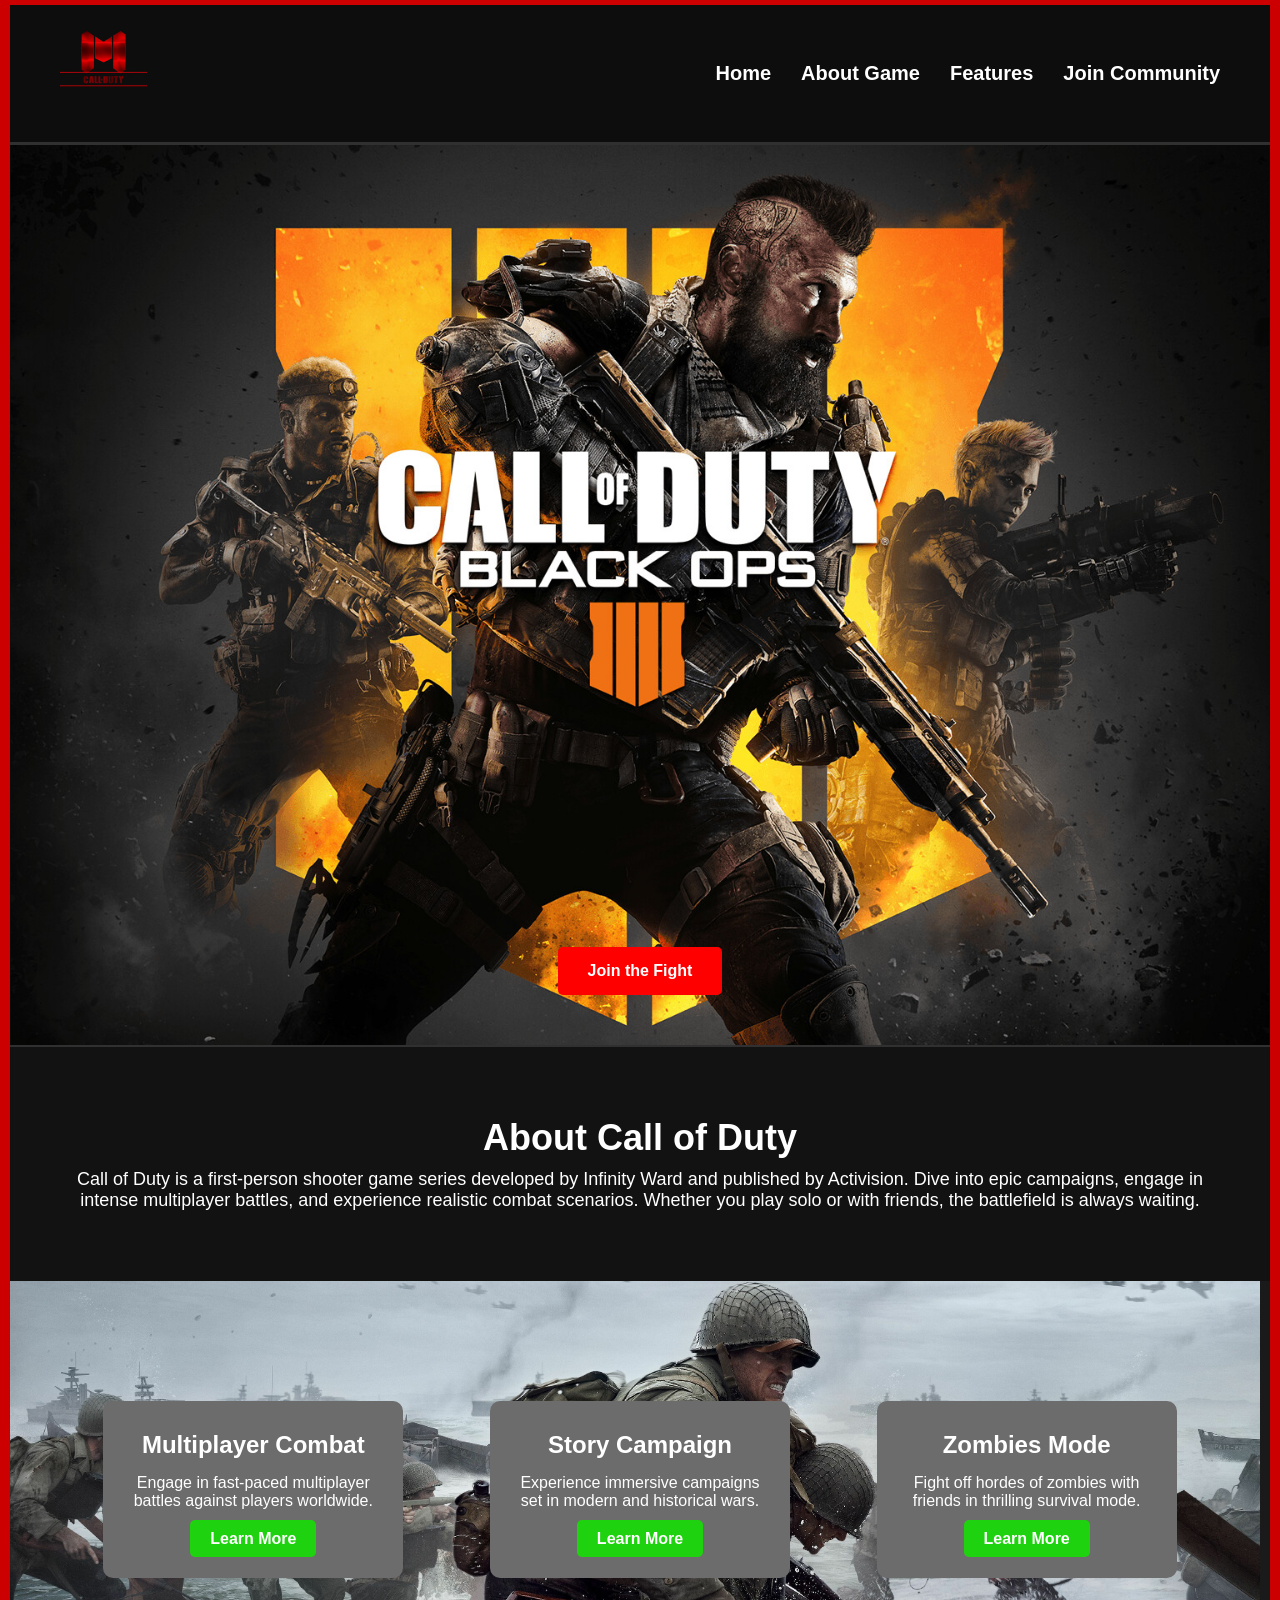
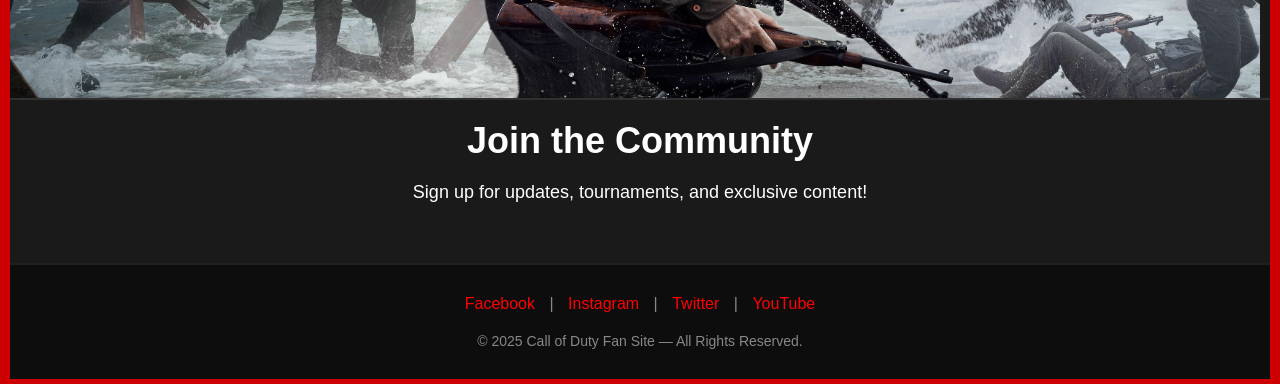
==== Call of duty simple website/index.html @ 0cb07d78 "Add files via upload" ====
<!DOCTYPE html>
<html lang="en">

<head>
    <meta charset="UTF-8">
    <meta name="viewport" content="width=device-width, initial-scale=1.0">
    <title>My First Website</title>
    <link rel="stylesheet" href="css/style.css">
</head>

<body>

    <div class="wrapper">

        <!-- Header -->
        <header class="header">
            <div class="logo">
                <img src="image/call-of-duty-mobile-red-logo-hi8m7iagdocms8tn-removebg-preview.png"
                    alt="Call of Duty Logo">
            </div>

            <nav class="menu">
                <ul>
                    <li><a href="#home">Home</a></li>
                    <li><a href="#about">About Game</a></li>
                    <li><a href="#services">Features</a></li>
                    <li><a href="#contact">Join Community</a></li>
                </ul>
            </nav>
        </header>

        <!-- Hero Section -->
        <section class="hero" id="home" style="background-image: url('image/391-1920x1080-desktop-full-hd-call-of-duty-background-photo.jpg'); 
            background-position: center;
            background-size: cover;
            background-repeat: no-repeat;">
            <br><br><br><br><br><br><br><br><br><br>
            <a href="#contact" class="button">Join the Fight</a>
        </section>

        <!-- About Game Section -->
        <div id="about" class="about">
            <div class="box">
                <h2>About Call of Duty</h2>
                <p>
                    Call of Duty is a first-person shooter game series developed by Infinity Ward and
                    published by Activision. Dive into epic campaigns, engage in intense multiplayer battles,
                    and experience realistic combat scenarios. Whether you play solo or with friends, the
                    battlefield is always waiting.
                </p>
            </div>
        </div>

        <!-- Features Section -->
        <div id="services" class="content" style="background-image: url(image/431-3452x1546-desktop-dual-screen-call-of-duty-wallpaper.jpg); 
            background-position: -10px -10px;
            background-size: cover;
            background-repeat: no-repeat; background-attachment: scroll;">
            <div class="box">
                <h3>Multiplayer Combat</h3>
                <p>Engage in fast-paced multiplayer battles against players worldwide.</p>
                <a href="#" class="button">Learn More</a>
            </div>
            <div class="box">
                <h3>Story Campaign</h3>
                <p>Experience immersive campaigns set in modern and historical wars.</p>
                <a href="#" class="button">Learn More</a>
            </div>
            <div class="box">
                <h3>Zombies Mode</h3>
                <p>Fight off hordes of zombies with friends in thrilling survival mode.</p>
                <a href="#" class="button">Learn More</a>
            </div>
        </div>

        <!-- Contact Section -->
        <div id="contact" class="table" style="background-color: #1a1a1a; padding: 20px;">
            <h2>Join the Community</h2>
            <p>Sign up for updates, tournaments, and exclusive content!</p>
            <!-- You can add a contact form here -->
        </div>

        <!-- Footer -->
        <footer class="footer">
            <div>
                <a href="https://facebook.com" class="footer-link">Facebook</a> |
                <a href="https://instagram.com" class="footer-link">Instagram</a> |
                <a href="https://twitter.com" class="footer-link">Twitter</a> |
                <a href="https://youtube.com" class="footer-link">YouTube</a>
            </div>
            <p>© 2025 Call of Duty Fan Site — All Rights Reserved.</p>
        </footer>

    </div>
</body>

</html>
---- Call of duty simple website/css/style.css ----
body{
    margin-left: 10px;
    margin-right: 10px;
    margin-top: 5px;
    margin-bottom: 5px;
    background-color: #cc0000;
    width: auto;
}
/* Reset some default styles */
* {
    margin: 0;
    padding: 0;
    box-sizing: border-box;
    font-family: 'Arial', sans-serif;
}

/* Wrapper for the entire page */
.wrapper {
    width: 100%;
}

/* Header Styles */
.header {
    display: flex;
    justify-content: space-between;
    align-items: center;
    padding: 20px 50px;
    background-color: #0d0d0d;
    width: 100%;
    height: 140px;
    border-bottom: 3px solid rgb(48, 48, 48);
    font-size: 20px;
}

.logo img {
    height: 180px;
}

/* Navigation Menu */
.menu ul {
    list-style: none;
    display: flex;
    column-gap: 30px;
}

.menu ul li a {
    text-decoration: none;
    color: #fff;
    font-weight: bold;
}

.menu ul li a:hover {
    color: #ff0000;
}

/* Hero Section */
.hero {
    height: 100vh;
    display: flex;
    justify-content: center;
    align-items: flex-end;
    padding-bottom: 50px;
    color: #fff;
    text-align: center;
}

.hero .button {
    background-color: #ff0000;
    color: white;
    padding: 15px 30px;
    text-decoration: none;
    font-weight: 800;
    border-radius: 5px;
}

.hero .button:hover {
    background-color: #22ff00;
    color: #ff0000;
}

/* About Section */
.about {
    border-top: 2px solid rgb(48, 48, 48);
    padding: 70px 50px;
    background-color: #121212;
    color: #fff;
    text-align: center;
}

.about .box {
    margin: 0 auto;
}

.about h2 {
    font-size: 36px;
    margin-bottom: 10px;
}

.about p {
    font-size: 18px;
}

/* Features Section */
.content {
    display: flex;
    justify-content: space-around;
    flex-wrap: wrap;
    padding: 100px 50px;
    background-color: #1a1a1a;
    color: #fff;
}

.content .box {
    background-color: #6d6c6c;
    padding: 30px;
    border-radius: 10px;
    margin: 20px;
    width: 300px;
    text-align: center;
}

.content h3 {
    font-size: 24px;
    margin-bottom: 15px;
}

.content p {
    font-size: 16px;
    margin-bottom: 20px;
}

.content .button {
    background-color: #1fd20f;
    color: #fff;
    padding: 10px 20px;
    text-decoration: none;
    border-radius: 5px;
    font-weight: bold;
}

.content .button:hover {
    background-color: #cc0000;
}

/* Contact Section */
.table {
    padding: 80px 50px;
    color: #fff;
    text-align: center;
    border-top: 2px solid rgb(48, 48, 48) ;
}

.table h2 {
    font-size: 36px;
    margin-bottom: 20px;
}

.table p {
    font-size: 18px;
    margin-bottom: 40px;
}

/* Footer */
.footer {
    border-top: 2px solid rgb(33, 33, 33);
    background-color: #0d0d0d;
    color: #888;
    text-align: center;
    padding: 30px 50px;
}

.footer-link {
    color: #ff0000;
    text-decoration: none;
    margin: 0 10px;
}

.footer-link:hover {
    color: #ffffff;
}

.footer p {
    margin-top: 20px;
    font-size: 14px;
}
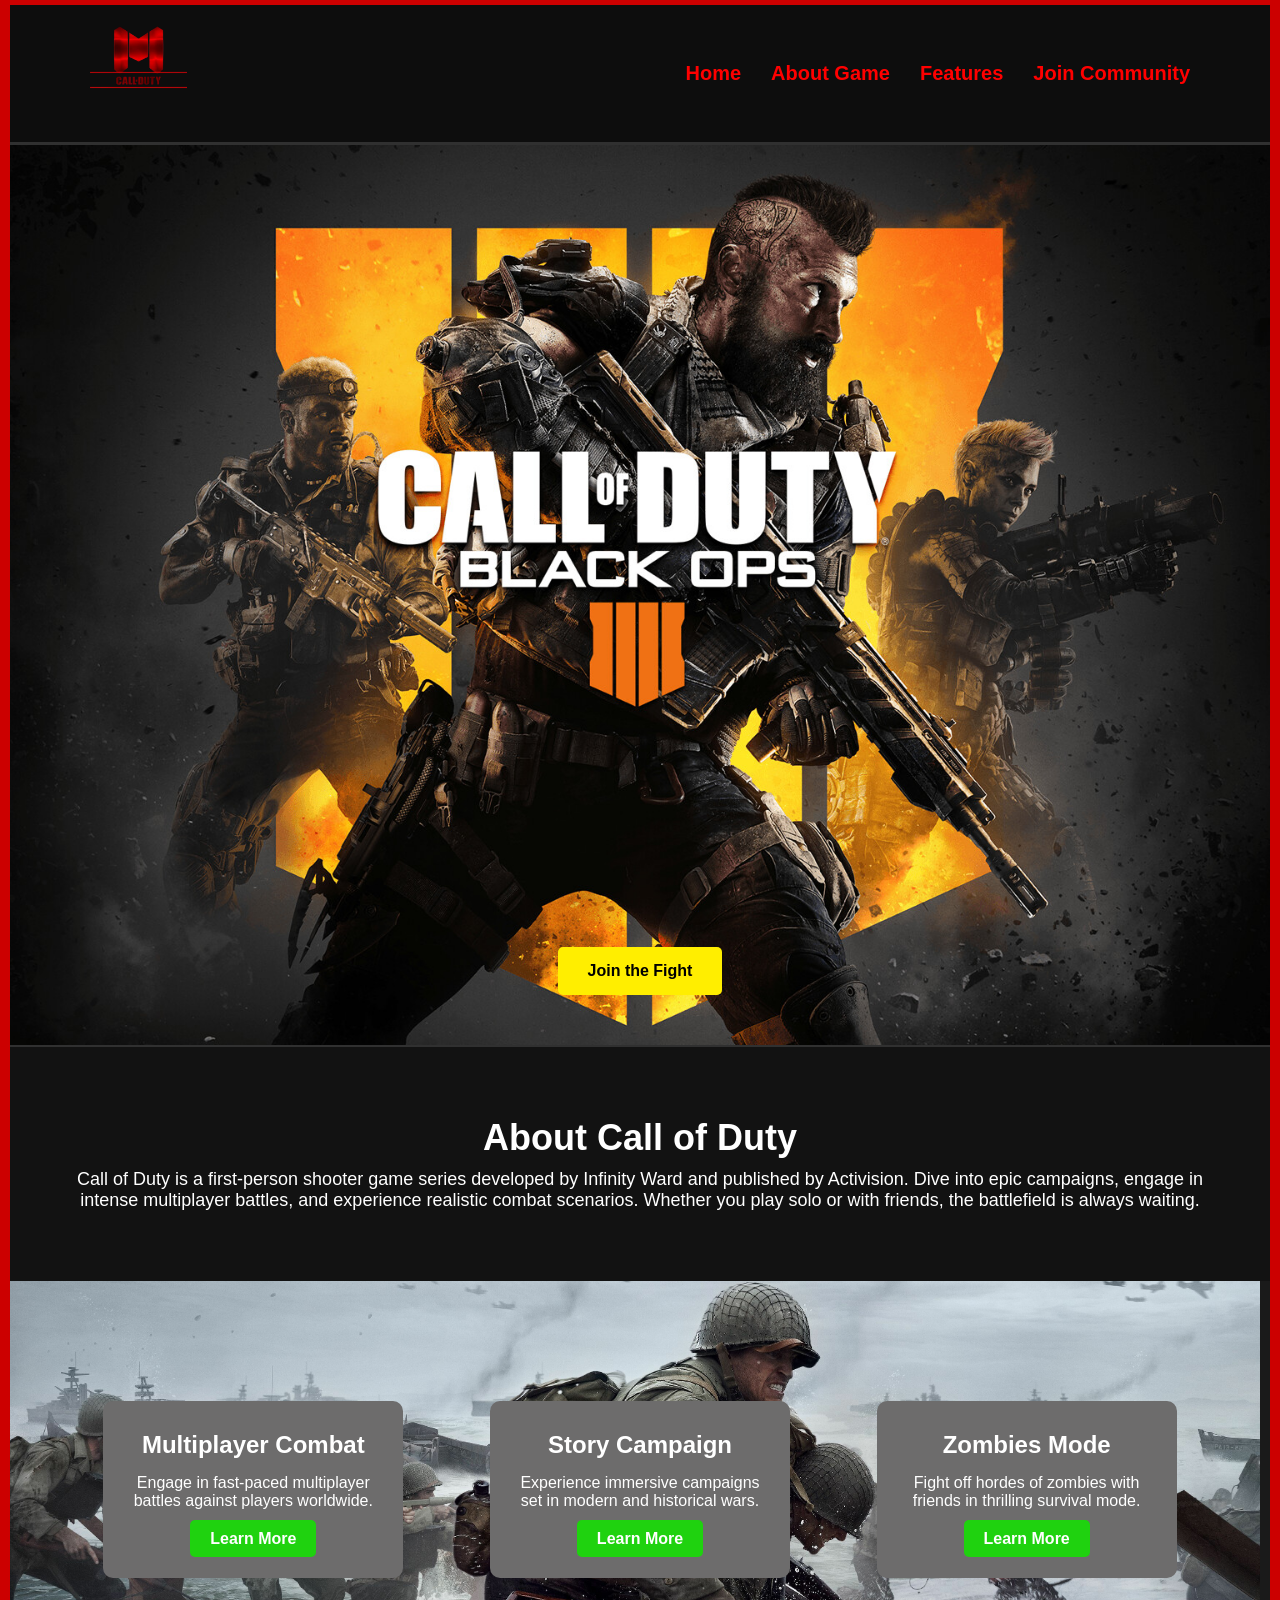
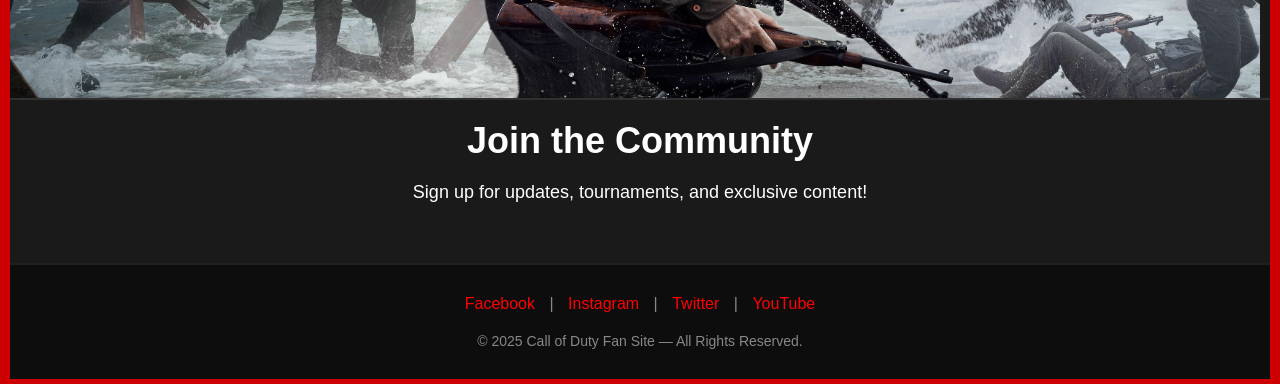
==== commit 133c4b6e: "Add files via upload" ====
--- a/Call of duty simple website/index.html
+++ b/Call of duty simple website/index.html
@@ -83,10 +83,10 @@
         <!-- Footer -->
         <footer class="footer">
             <div>
-                <a href="https://facebook.com" class="footer-link">Facebook</a> |
-                <a href="https://instagram.com" class="footer-link">Instagram</a> |
-                <a href="https://twitter.com" class="footer-link">Twitter</a> |
-                <a href="https://youtube.com" class="footer-link">YouTube</a>
+                <a href="https://facebook.com" target="_blank" class="footer-link">Facebook</a> |
+                <a href="https://instagram.com" target="_blank" class="footer-link">Instagram</a> |
+                <a href="https://twitter.com" target="_blank" class="footer-link">Twitter</a> |
+                <a href="https://youtube.com" target="_blank" class="footer-link">YouTube</a>
             </div>
             <p>© 2025 Call of Duty Fan Site — All Rights Reserved.</p>
         </footer>
--- a/Call of duty simple website/css/style.css
+++ b/Call of duty simple website/css/style.css
@@ -24,7 +24,7 @@
     display: flex;
     justify-content: space-between;
     align-items: center;
-    padding: 20px 50px;
+    padding: 50px 80px;
     background-color: #0d0d0d;
     width: 100%;
     height: 140px;
@@ -33,7 +33,7 @@
 }
 
 .logo img {
-    height: 180px;
+    height: 200px;
 }
 
 /* Navigation Menu */
@@ -45,12 +45,12 @@
 
 .menu ul li a {
     text-decoration: none;
-    color: #fff;
+    color: #ff0000;
     font-weight: bold;
 }
 
 .menu ul li a:hover {
-    color: #ff0000;
+    color: #ffffff;
 }
 
 /* Hero Section */
@@ -65,8 +65,8 @@
 }
 
 .hero .button {
-    background-color: #ff0000;
-    color: white;
+    background-color: #ffee00;
+    color: rgb(0, 0, 0);
     padding: 15px 30px;
     text-decoration: none;
     font-weight: 800;
@@ -74,8 +74,8 @@
 }
 
 .hero .button:hover {
-    background-color: #22ff00;
-    color: #ff0000;
+    background-color: #ff0000;
+    color: #ffffff;
 }
 
 /* About Section */
